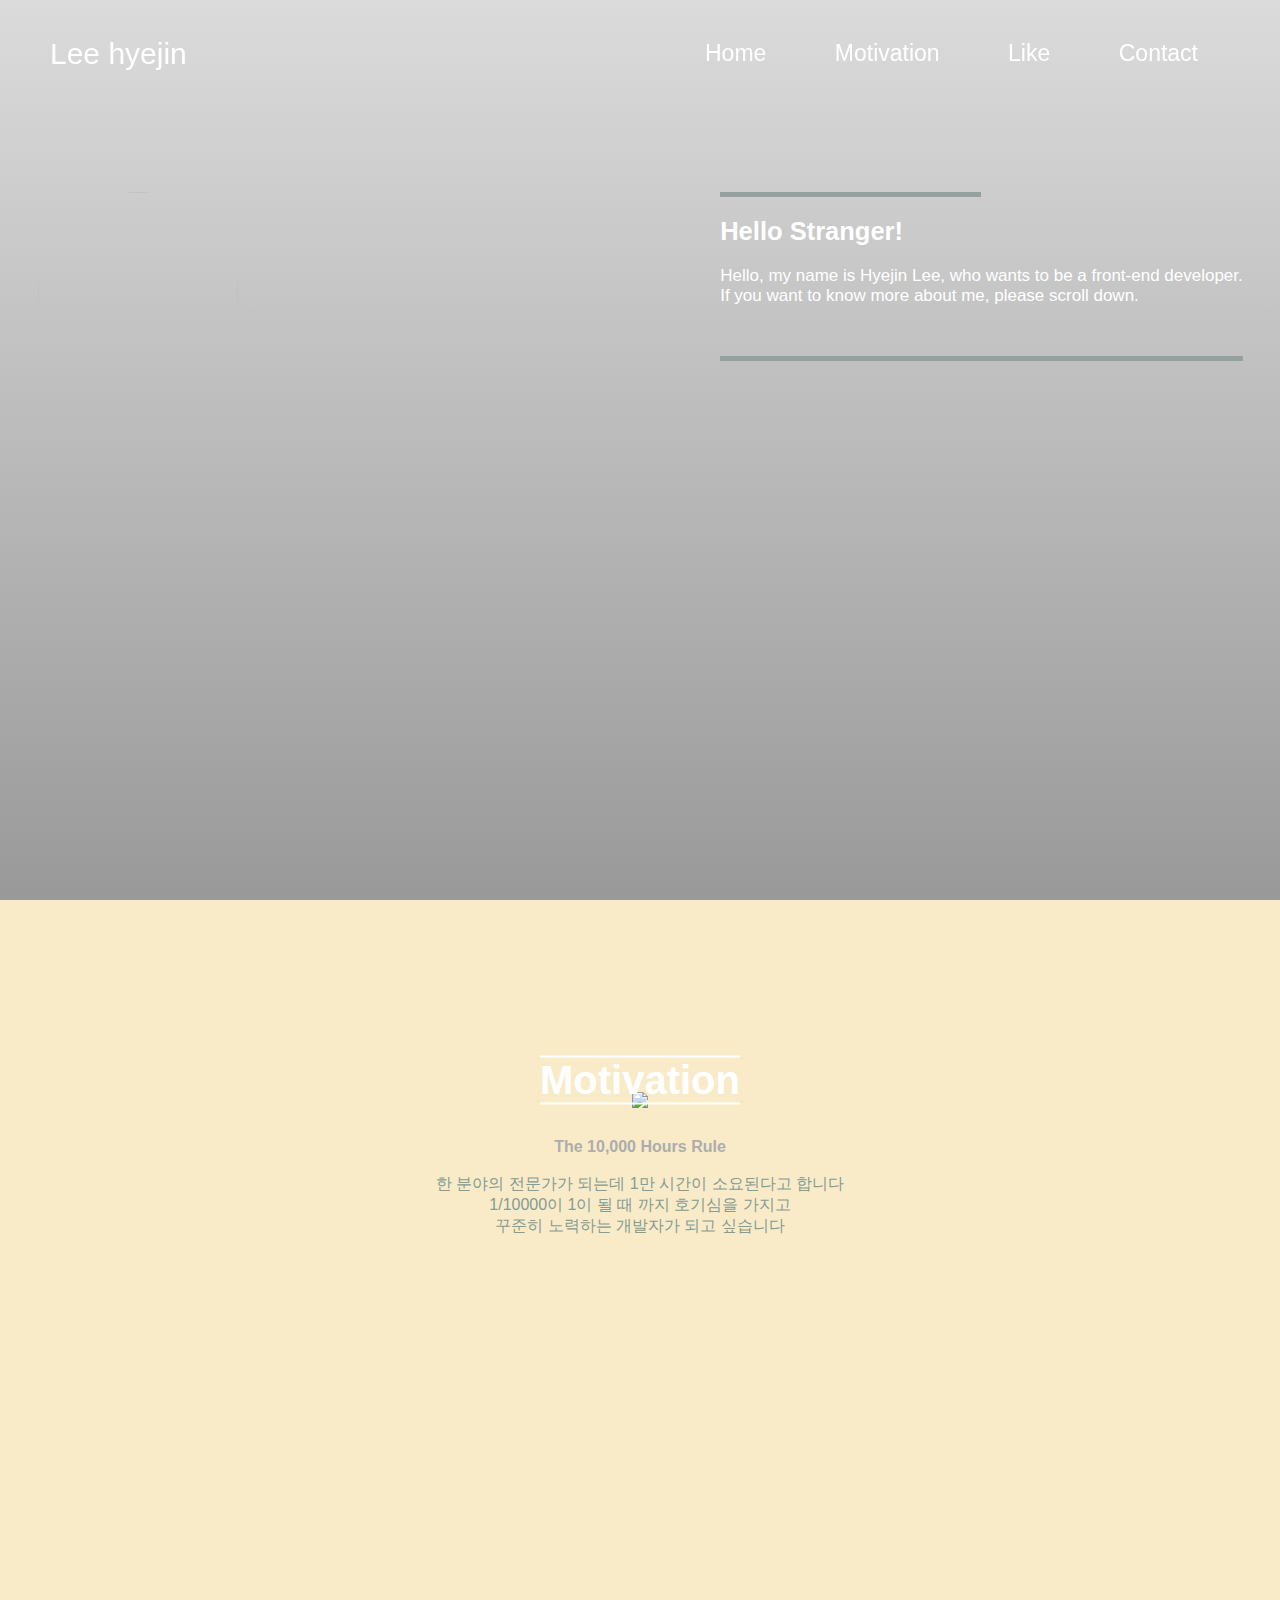
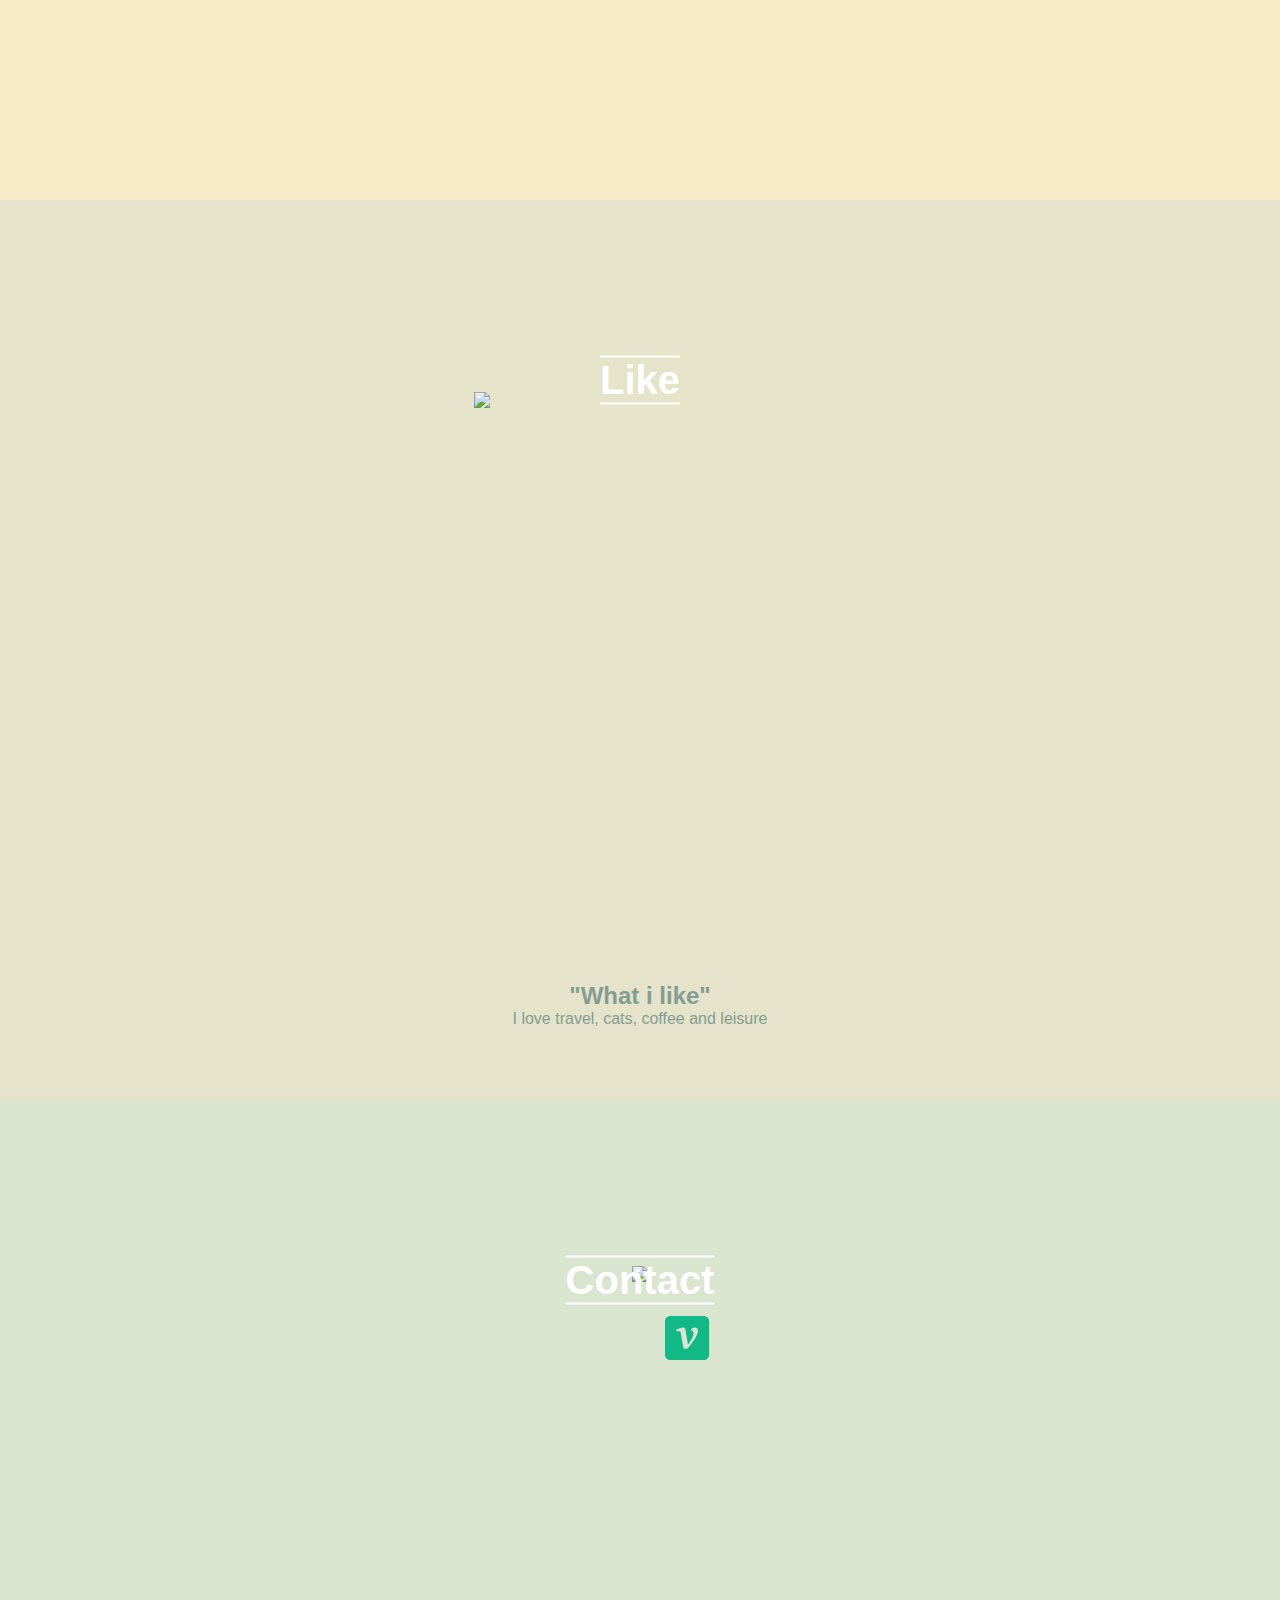
==== index.html @ 0ac716e8 "Add files via upload" ====
<!DOCTYPE html>
<html lang="ko">
    <head>
        <meta charset="UTF-8">
        <link rel="stylesheet" href="style.css">
        <script src="https://kit.fontawesome.com/7f4a6a3d71.js" crossorigin="anonymous"></script>
        <script src="script.js" type="text/javascript" defer></script>
        <title>leehyejin🔎</title>
    </head>
    <body>
        <section id="home">
            <div class="full-page">
            <header>
                <a href="website.html" alt="">Lee hyejin</a>
                <ul id="menu">
                    <li><a href="#home">Home</a></li>
                    <li><a href="#motivation">Motivation</a></li>
                    <li><a href="#like">Like</a></li>
                    <li><a href="#contact">Contact</a></li>
                </ul>
            </header>
                <div class="profile_box">
                <img class="profile" src="me.jpg">
                <div class="profile_dsc">
                    <hr class="TopLine">
                    <br>
                    <h2>
                        Hello Stranger!
                    </h2>
                    <br>
                    <p>
                        Hello, my name is Hyejin Lee, who wants to be a front-end developer.
                        <br>
                        If you want to know more about me, please scroll down.
                    </p>
                        <hr class="Bottomline">
                </div>
            </div>

        </div>
        </section>
        <section id="motivation">
            <h1>Motivation</h1>
            <div class="content">
                <img class="motive" src="Motiv.png">
                <h4>The 10,000 Hours Rule</h4>
                <br>
                <p>한 분야의 전문가가 되는데 1만 시간이 소요된다고 합니다
                <br>
                   1/10000이 1이 될 때 까지 호기심을 가지고 
                   <br>
                   꾸준히 노력하는 개발자가 되고 싶습니다 
            </p>
            </div>
        </section>
        <section id="like">
            <h1>Like</h1>
            <div class="wrapper">
            <div class="slider">
                <div class="slider_item"><img src="sample01.jpg"></div>
                <div class="slider_item"><img src="sample02.jpg"></div>
                <div class="slider_item"><img src="sample03.jpg"></div>
                <div class="slider_item"><img src="sample04.jpg"></div>
            </div>
            <script type="text/javascript">
                const showing_class = "showing";
                const firstSlide = document.querySelector(".slider_item:first-child");
                function slide(){
                    const currentSlide = document.querySelector(`.${showing_class}`); 
                    if(currentSlide){
                        currentSlide.classList.remove(showing_class);
                        const nextSlide = currentSlide.nextElementSibling;
                        if (nextSlide){
                            console.log(currentSlide);
                            nextSlide.classList.add(showing_class);
                        } else {
                            firstSlide.classList.add(showing_class);
                        }
        
                    } else { 
                        firstSlide.classList.add(showing_class); 
                    }
                }
                slide();
                setInterval(slide, 3000); 
            </script>
            <div class="slide_dsc">
                <h2> "What i like"</h2>
                <p>I love travel, cats, coffee and leisure</p>
            </div>
        </div>
        </section>
        <section id="contact">
            <h1>Contact</h1>
            <div class="content">
            <img class="call" src="phone.png">
                <div class="social_icon">
                    <a href="https://github.com/leehyjein">
                        <i class="fa-brands fa-github github"></i>
                    </a>
                    <a href="https://www.instagram.com/hyejindaumeilchul/">
                        <i class="fa-brands fa-instagram instagram"></i>
                    </a>
                  
                
                        <a target="_blank" href="https://velog.io/@chickenrun" class="velog">
                            <svg width="46" height="46" viewBox="0 -5 200 192" fill="currentColor"><path fill-rule="evenodd" clip-rule="evenodd" 
                                d="M24 0H168C181.255 0 192 10.7451 192 24V168C192 181.255 181.255 192 168 192H24C10.7451 192 0 181.255 0 168V24C0 10.7451
                                 10.7451 0 24 0ZM49 57.9199V65.48H67L80.6799 142.52L98.5 141.26C116.02 119.06 127.84 102.44 133.96 91.3999C140.2 80.24 143.32 
                                 70.9399 143.32 63.5C143.32 59.0601 142 55.7 139.36 53.4199C136.84 51.1399 133.66 50 129.82 50C122.62 50 116.62 53.0601 111.82 59.1799C116.5 
                                 62.3 119.68 64.8799 121.36 66.9199C123.16 68.8401 124.06 71.4199 124.06 74.6599C124.06 80.0601 122.44 86.1799 119.2 93.02C116.08 99.8601 112.66 
                                 105.92 108.94 111.2C106.54 114.56 103.48 118.7 99.76 123.62L88.0601 57.2C87.1001 52.3999 84.1001 50 79.0601 50C76.78 50 72.3999 50.96 65.9199 52.8799C59.4399 54.6799 53.8 56.3601 49 57.9199Z" 
                                 fill="#12b886"></path></svg>
                          
                </div>
            </div>
        </section>
    </body>
    </html>
---- style.css ----
*{
    margin: 0;
    padding: 0;
}

html{
    scroll-behavior: smooth;
}

body{
    font-size:100%;
    font-family: sans-serif;
}

div, section, span, ul, li, a, header{
    box-sizing: border-box;
}

i {
    font-size:52px;
    margin:20px;
    justify-content: center;
    align-items: center;
}


.full-page
{
    height: 100%;
    width: 100%;
    background-image: linear-gradient(rgba(0,0,0,0.14),rgba(0,0,0,0.4)),url(pg.jpg);
    background-position: center;
    background-size: cover;
    position:absolute;
}

header{
    width:100%;
    display: flex;
    justify-content: space-between;
    padding: 20px 50px;
    align-items: center;
    position:fixed;
    z-index:999;
}

a{
    text-decoration: none;
    font-size: 30px;
    color: white;
}

#menu li{
    list-style: none;
    display: inline-block;
    margin:20px 32px;
}

#menu li :hover{
cursor: pointer;
color:#42f5d7;
}

#menu li a{
    text-decoration: none;
    font-size: 23px;
    color: white;
}

section{
    width: 100%;
    float: left;
    height: 100vh;
    position: relative;
}

#home{

}

#motivation{
background-color: #F9EBC8;
}

#like{
    background-color: #E5E3C9
    ;
}

#contact{
    background-color: #DAE5D0;
}

h1{
    position: absolute;
    top: 20%;
    left:50%;
    transform: translate(-50%,-50%);
    border-top: 2px solid white;
    border-bottom: 2px solid white;
    font-size:40px;
    color:white;
    
}
h4{
    color: #acadad;

}

.profile_box{
    margin: 15% 0% 0% 3%;
}
.profile{
    width: 200px;
    height: 200px;
    border-radius: 70%;
}
.profile_dsc{
    margin-right: 3%;
    float:right;
    vertical-align: center;
    color:white;
    font-size: 17px;
}

.TopLine
{
    width: 50%;
    height:5px;
    background-color: #94a19f;
    border:none;
}

.Bottomline
{
    margin-top: 50px;
    width: 100%;
    height:5px;
    background-color: #94a19f;
    border:none;
}

.content{
    margin-top:13%;
    width:100%;
    height:70%;
    text-align: center;
    color:#839c94;
}
.motive
{
    margin: 2% 30% ;
    width:40%;
}

.call{
    width:600px;

}

.social_icon{
    margin-top:2%;
}
.github{
    color:black;
}
.instagram{
    color:#DD2A7B;
}
.velog{
    margin-left:15px;
}

.wrapper{
    
}
.slider{
    width:100%;
    position:relative;
    padding-top:15%;
    padding-left: 37%;
   
}
.slider_item{
    width: 27%;
    height: 400px;
    overflow: hidden;
    position: absolute;
    z-index: 0;
    opacity: 0;
    transition: all .7s ease-in-out;
    transform: scale(.8);
}
img {width: 100%;}

.showing{
    opacity: 1;
    z-index: 1;
    transform: none;
}

.slide_dsc{
    position: absolute;
    width:100%;
    bottom:8%;
    color:#839c94;
    text-align: center;
}
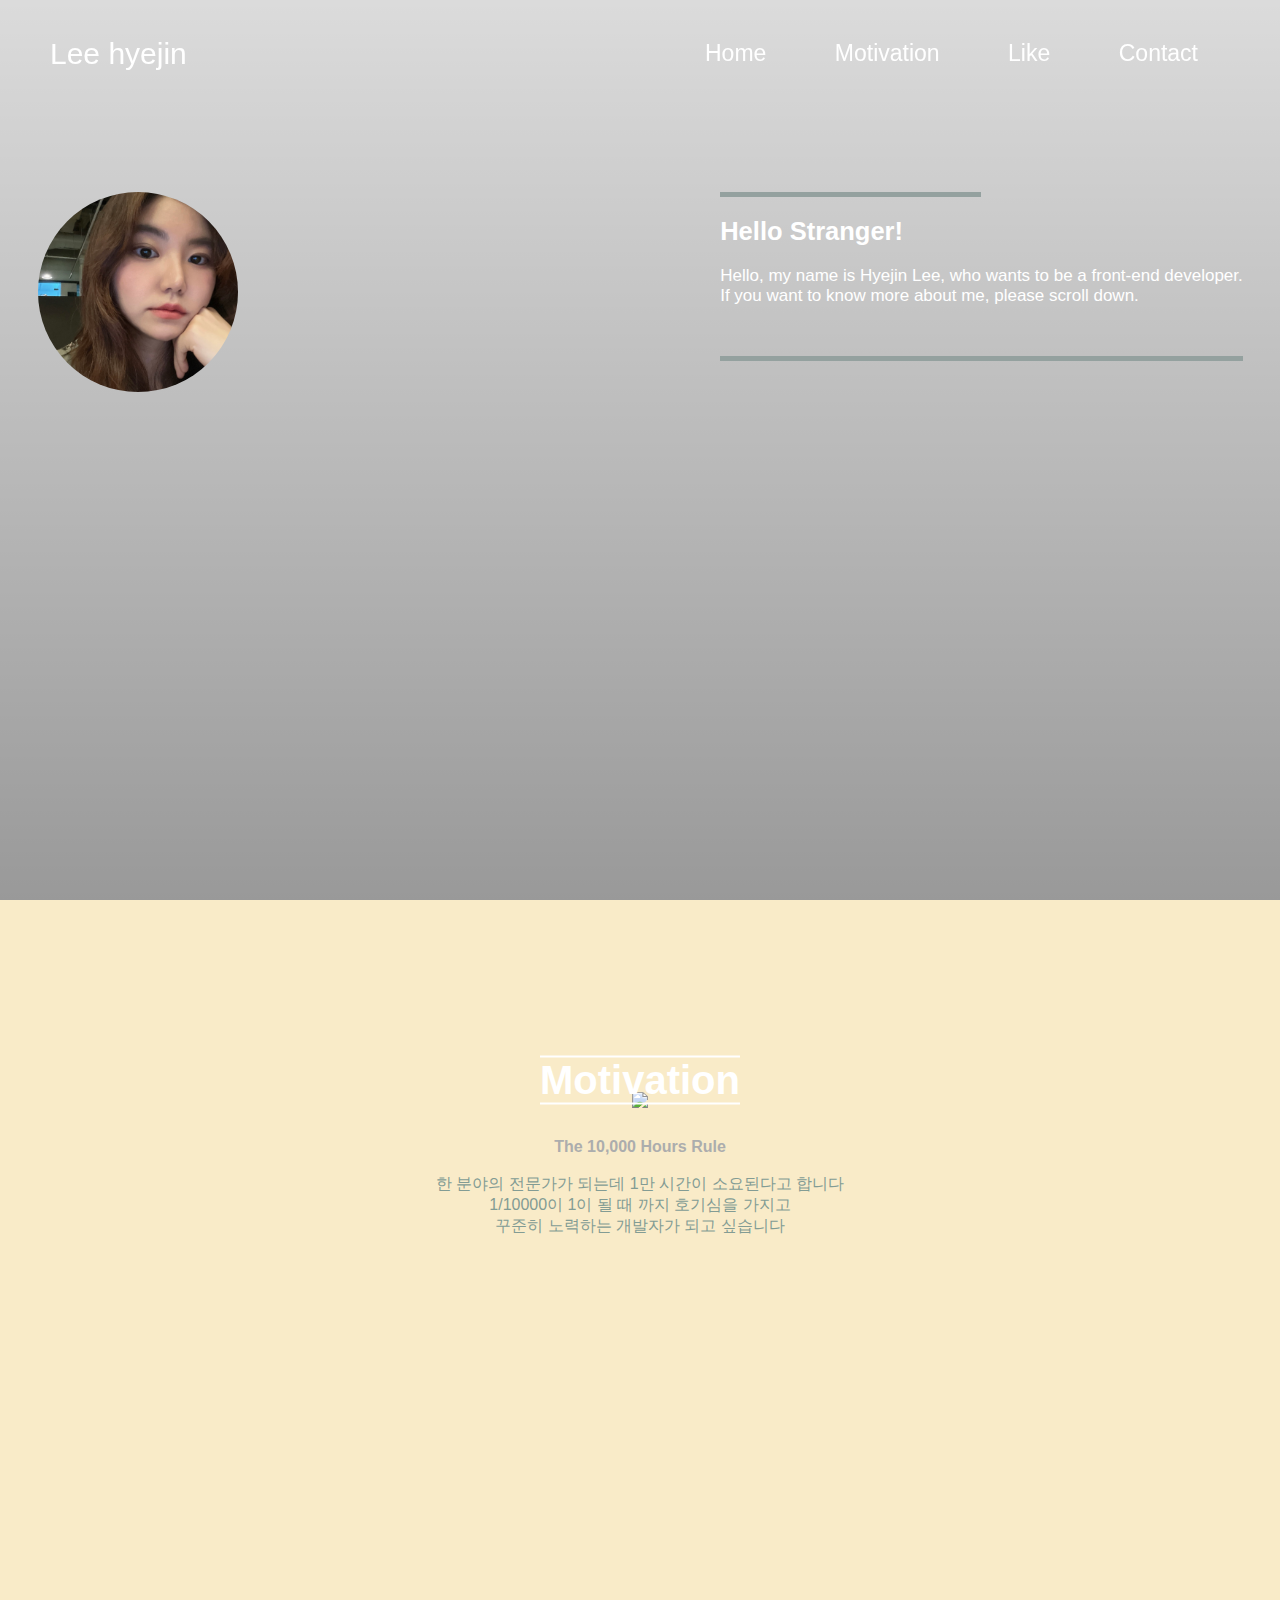
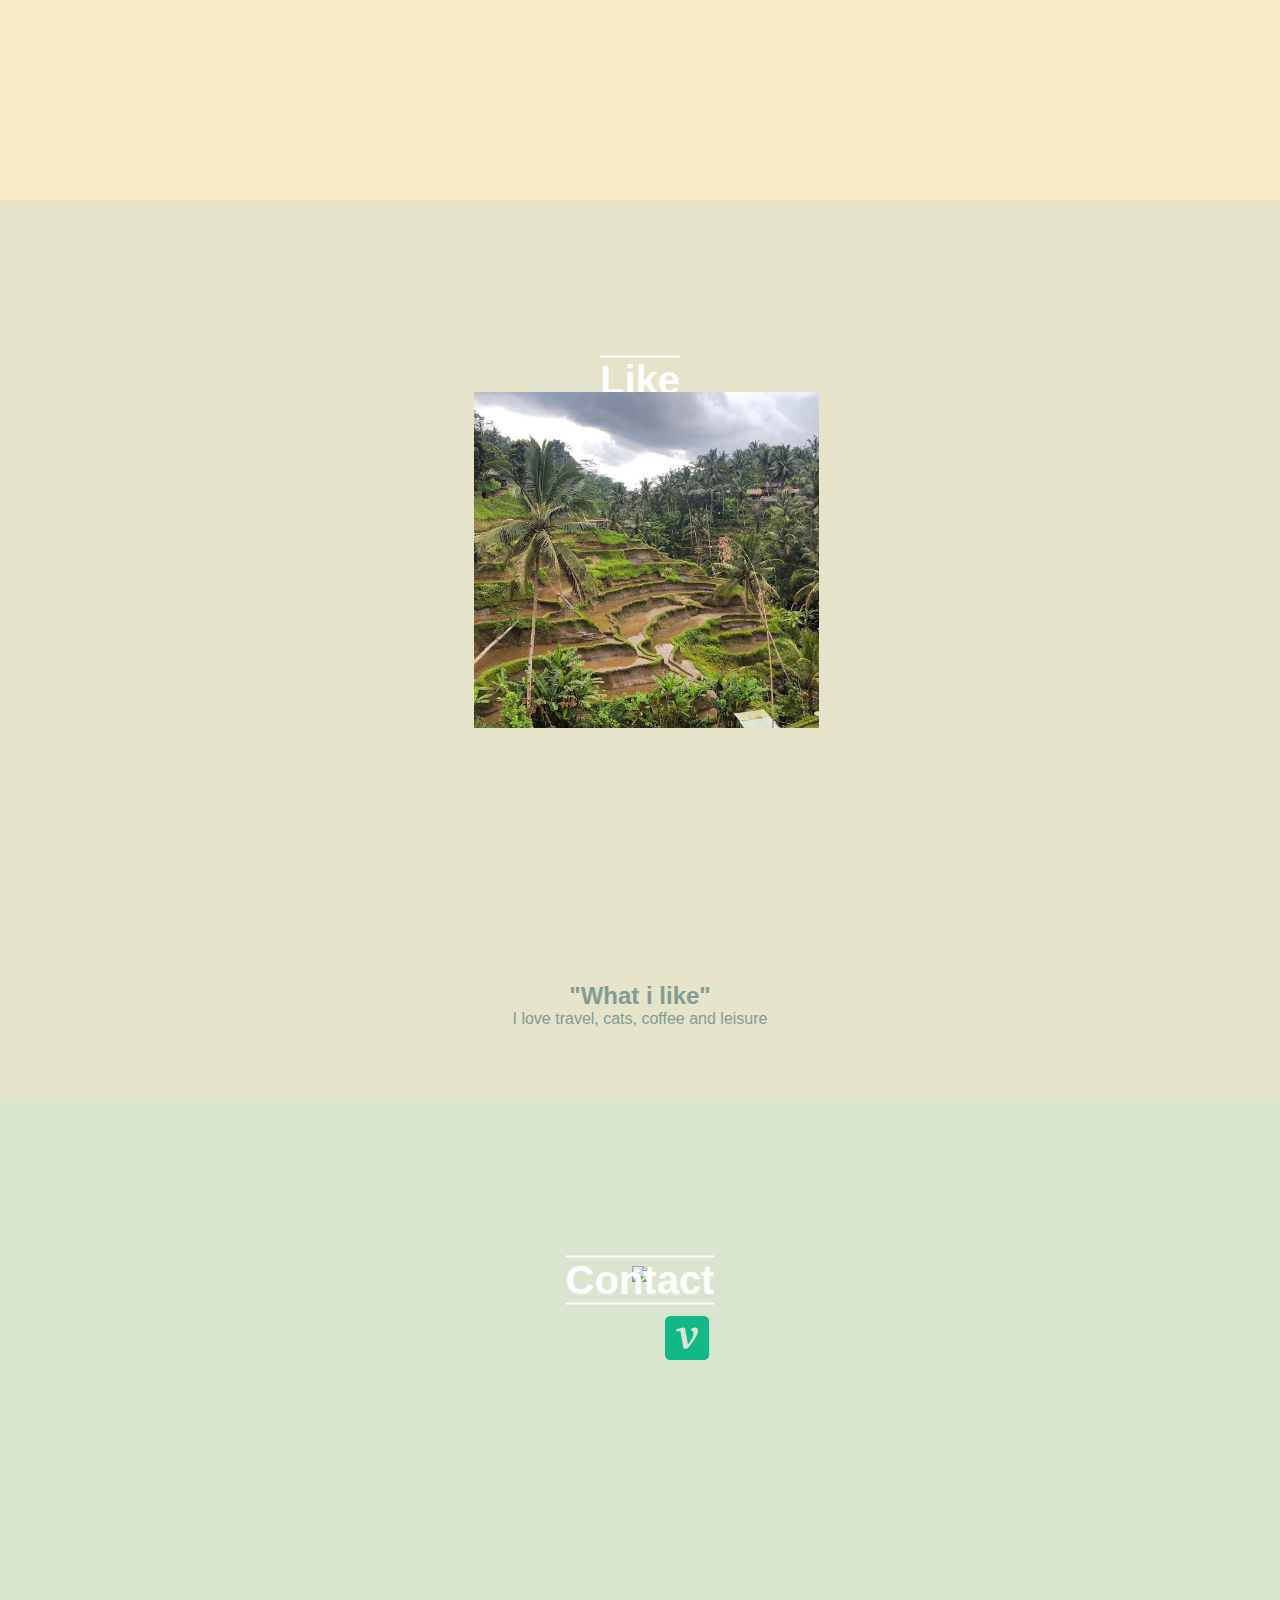
==== commit ff3b816e: "Update index.html" ====
--- a/index.html
+++ b/index.html
@@ -20,7 +20,7 @@
                 </ul>
             </header>
                 <div class="profile_box">
-                <img class="profile" src="me.jpg">
+                <img class="profile" src="./img/me.jpg">
                 <div class="profile_dsc">
                     <hr class="TopLine">
                     <br>
@@ -42,7 +42,7 @@
         <section id="motivation">
             <h1>Motivation</h1>
             <div class="content">
-                <img class="motive" src="Motiv.png">
+                <img class="motive" src="./img/Motiv.png">
                 <h4>The 10,000 Hours Rule</h4>
                 <br>
                 <p>한 분야의 전문가가 되는데 1만 시간이 소요된다고 합니다
@@ -57,10 +57,10 @@
             <h1>Like</h1>
             <div class="wrapper">
             <div class="slider">
-                <div class="slider_item"><img src="sample01.jpg"></div>
-                <div class="slider_item"><img src="sample02.jpg"></div>
-                <div class="slider_item"><img src="sample03.jpg"></div>
-                <div class="slider_item"><img src="sample04.jpg"></div>
+                <div class="slider_item"><img src="./img/sample01.jpg"></div>
+                <div class="slider_item"><img src="./img/sample02.jpg"></div>
+                <div class="slider_item"><img src="./img/sample03.jpg"></div>
+                <div class="slider_item"><img src="./img/sample04.jpg"></div>
             </div>
             <script type="text/javascript">
                 const showing_class = "showing";
@@ -93,7 +93,7 @@
         <section id="contact">
             <h1>Contact</h1>
             <div class="content">
-            <img class="call" src="phone.png">
+            <img class="call" src="./img/phone.png">
                 <div class="social_icon">
                     <a href="https://github.com/leehyjein">
                         <i class="fa-brands fa-github github"></i>
@@ -116,4 +116,4 @@
             </div>
         </section>
     </body>
-    </html>+    </html>
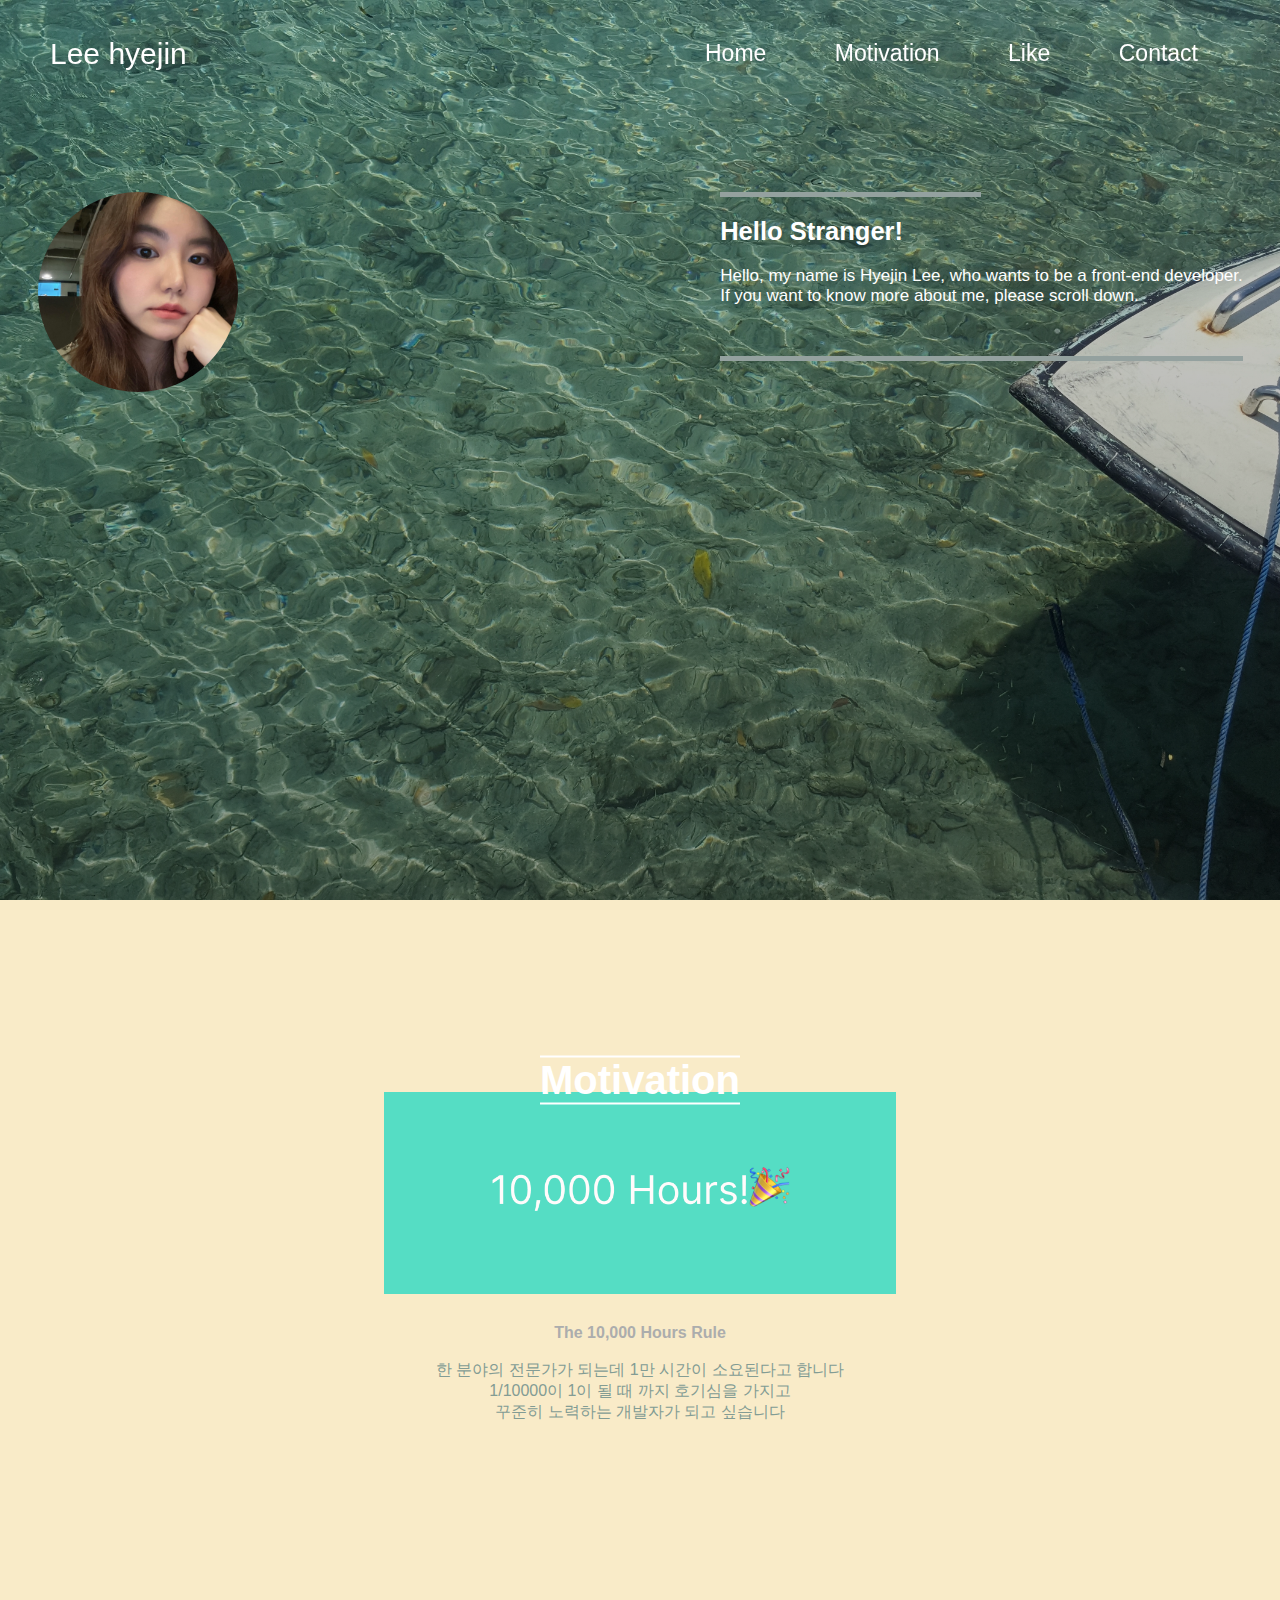
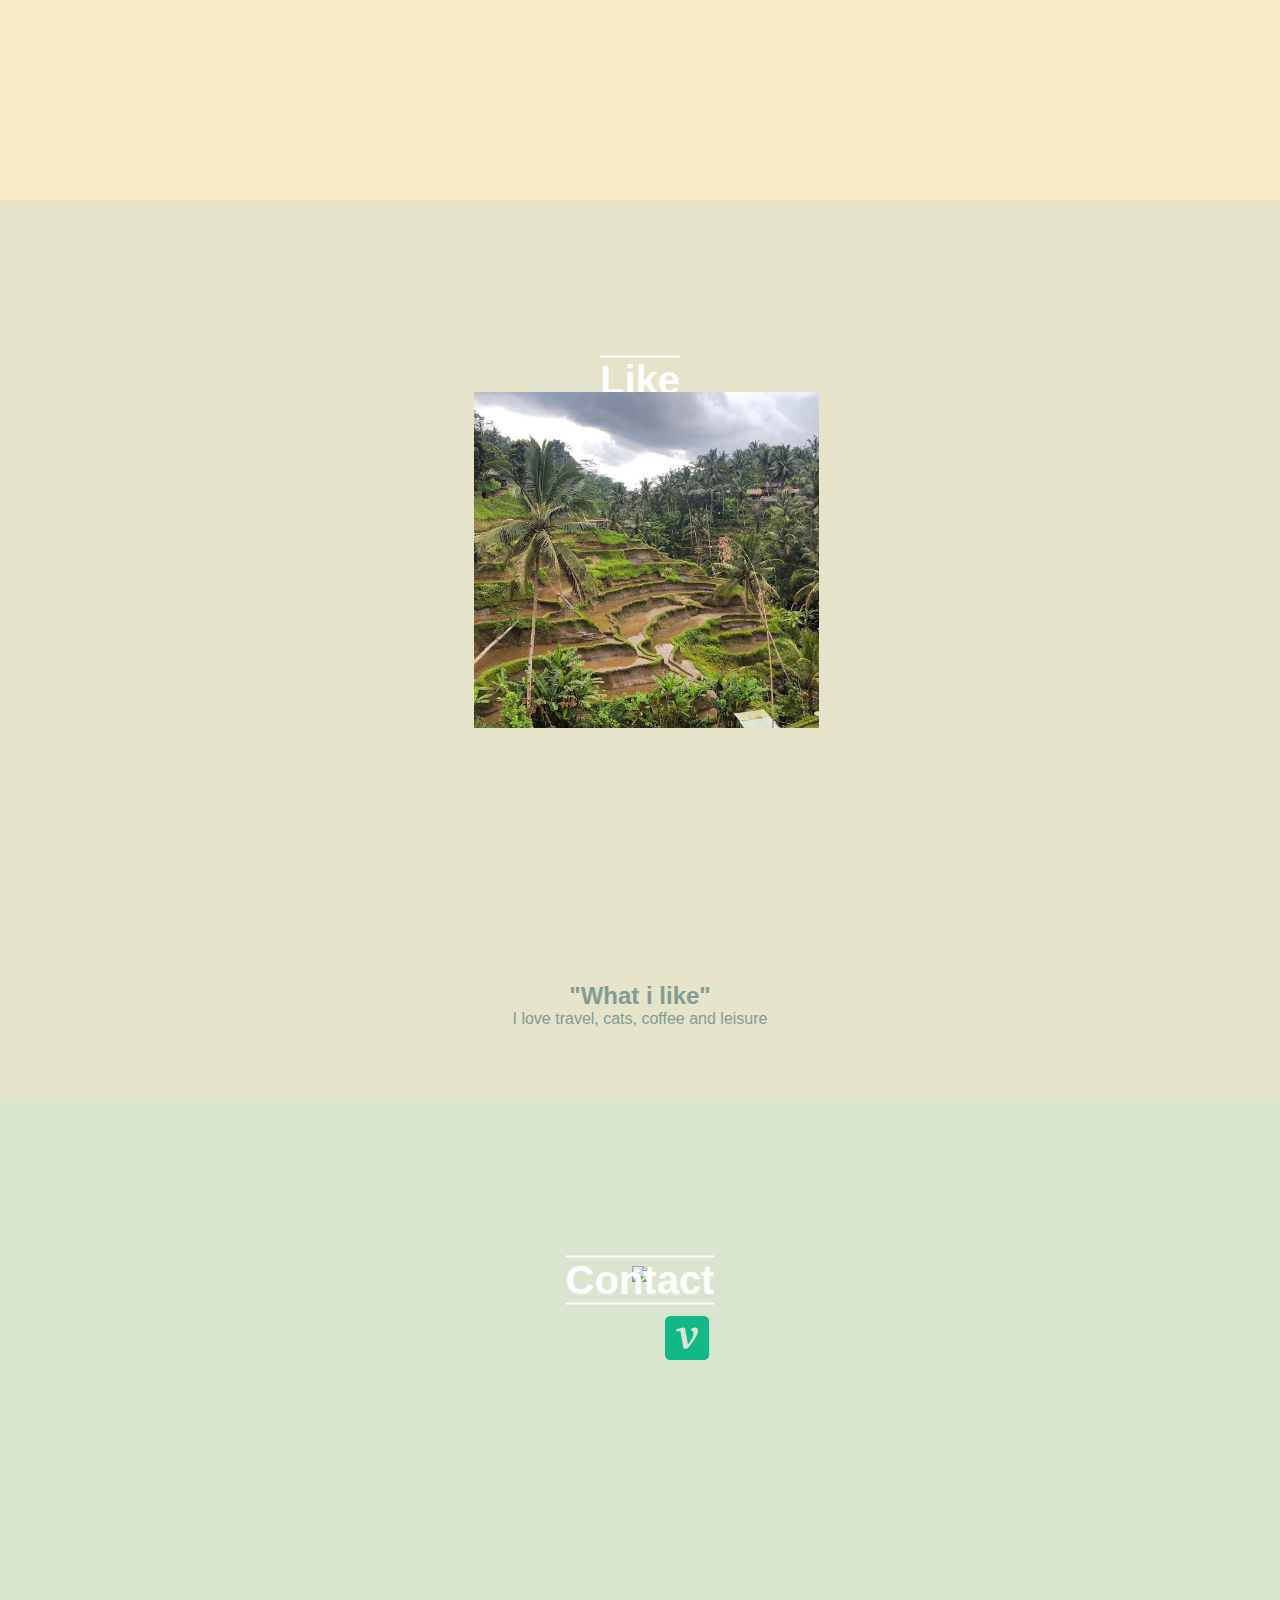
==== commit d86af3de: "Update index.html" ====
--- a/index.html
+++ b/index.html
@@ -42,7 +42,7 @@
         <section id="motivation">
             <h1>Motivation</h1>
             <div class="content">
-                <img class="motive" src="./img/Motiv.png">
+                <img class="motive" src="./img/Motiv.PNG">
                 <h4>The 10,000 Hours Rule</h4>
                 <br>
                 <p>한 분야의 전문가가 되는데 1만 시간이 소요된다고 합니다
--- a/style.css
+++ b/style.css
@@ -28,7 +28,7 @@
 {
     height: 100%;
     width: 100%;
-    background-image: linear-gradient(rgba(0,0,0,0.14),rgba(0,0,0,0.4)),url(pg.jpg);
+    background-image: linear-gradient(rgba(0,0,0,0.14),rgba(0,0,0,0.4)),url(./img/pg.jpg);
     background-position: center;
     background-size: cover;
     position:absolute;
@@ -205,4 +205,4 @@
     bottom:8%;
     color:#839c94;
     text-align: center;
-}+}
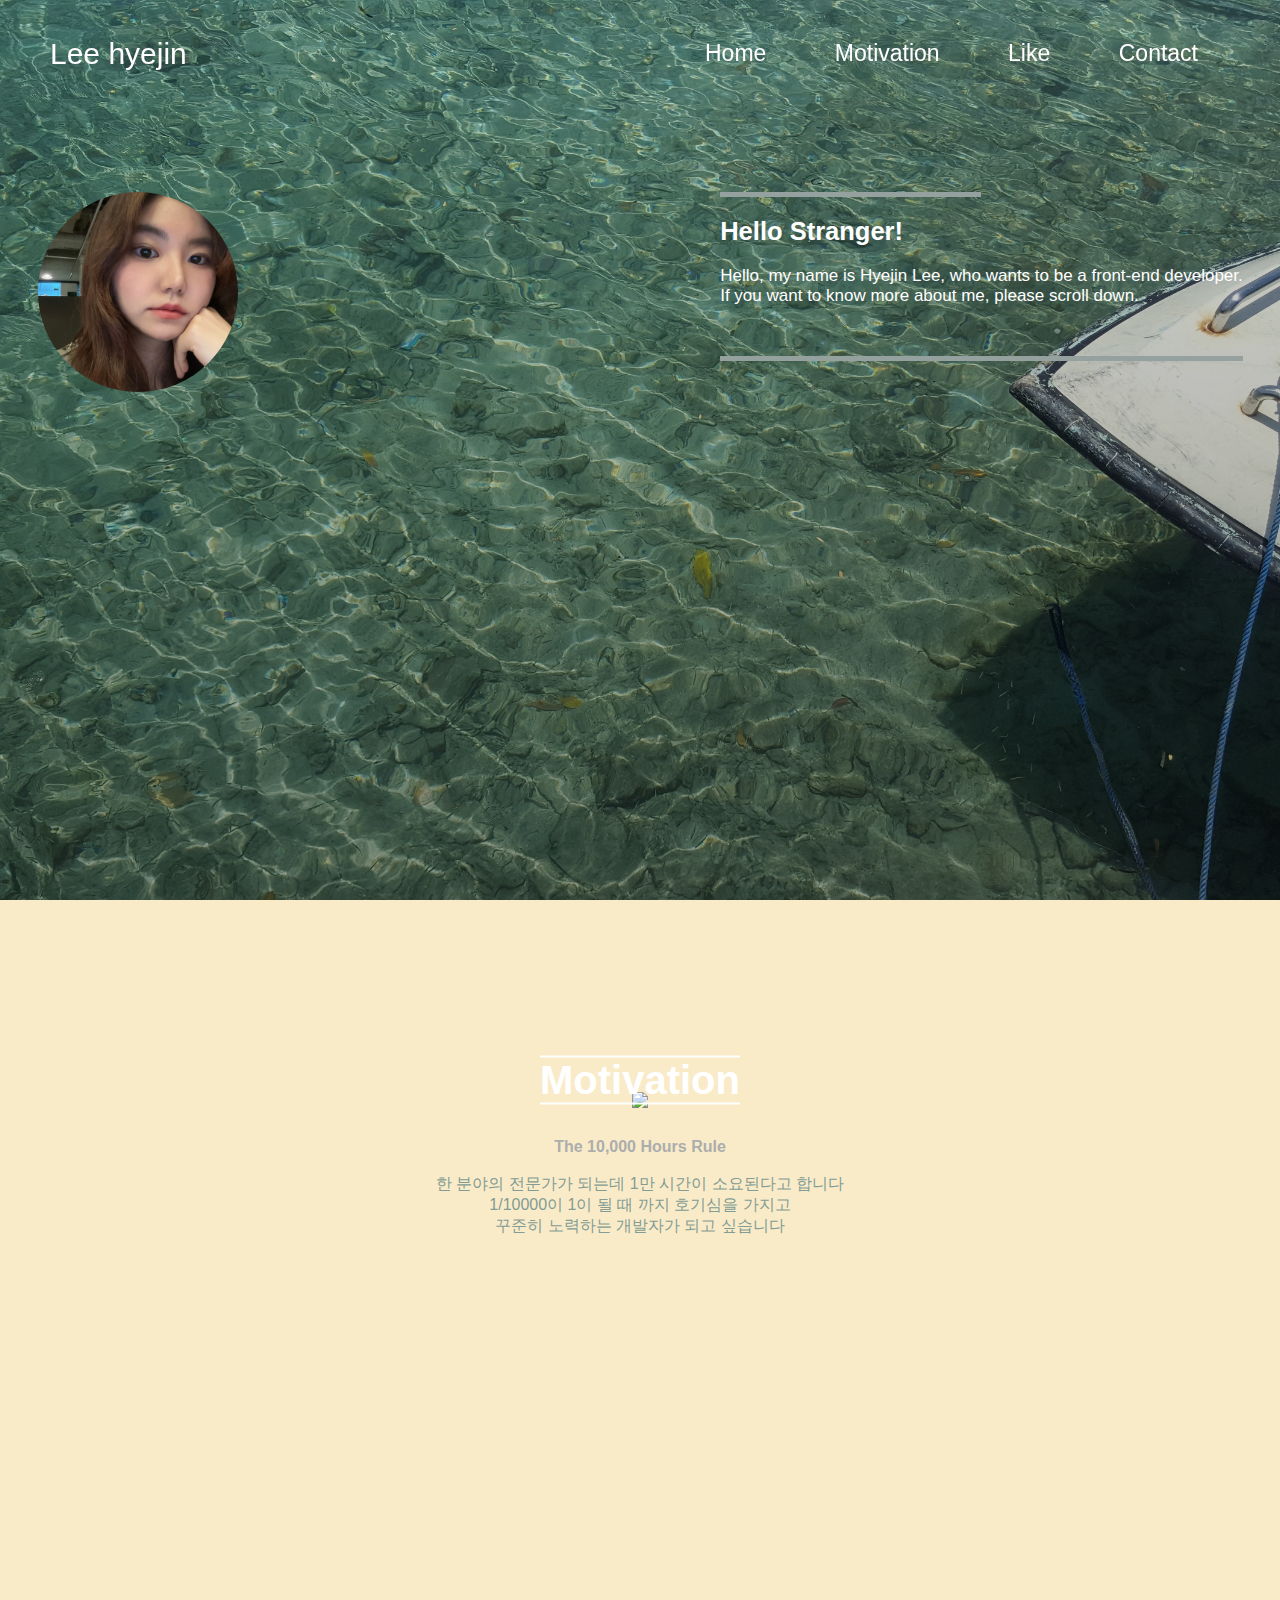
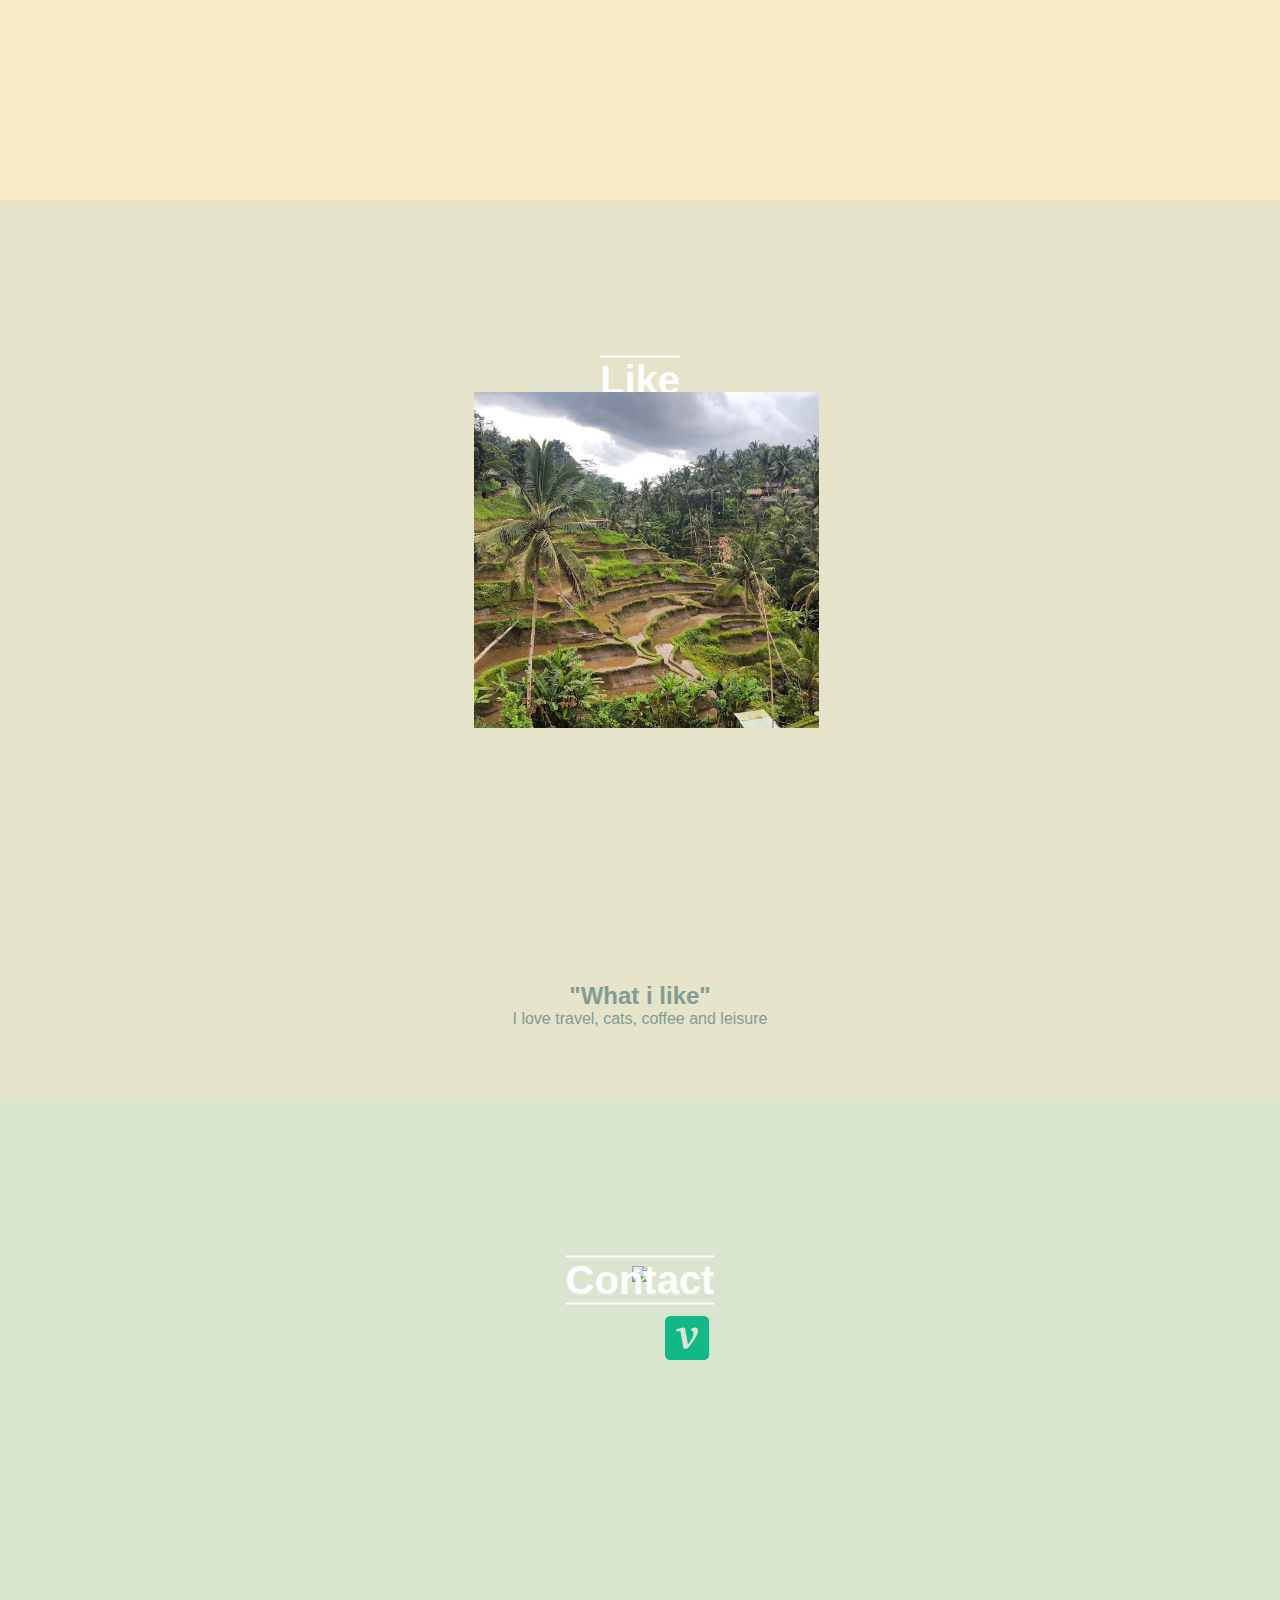
==== commit fe1c76e0: "Update index.html" ====
--- a/index.html
+++ b/index.html
@@ -42,7 +42,7 @@
         <section id="motivation">
             <h1>Motivation</h1>
             <div class="content">
-                <img class="motive" src="./img/Motiv.PNG">
+                <img class="motive" src="./img/Motiv.png">
                 <h4>The 10,000 Hours Rule</h4>
                 <br>
                 <p>한 분야의 전문가가 되는데 1만 시간이 소요된다고 합니다
